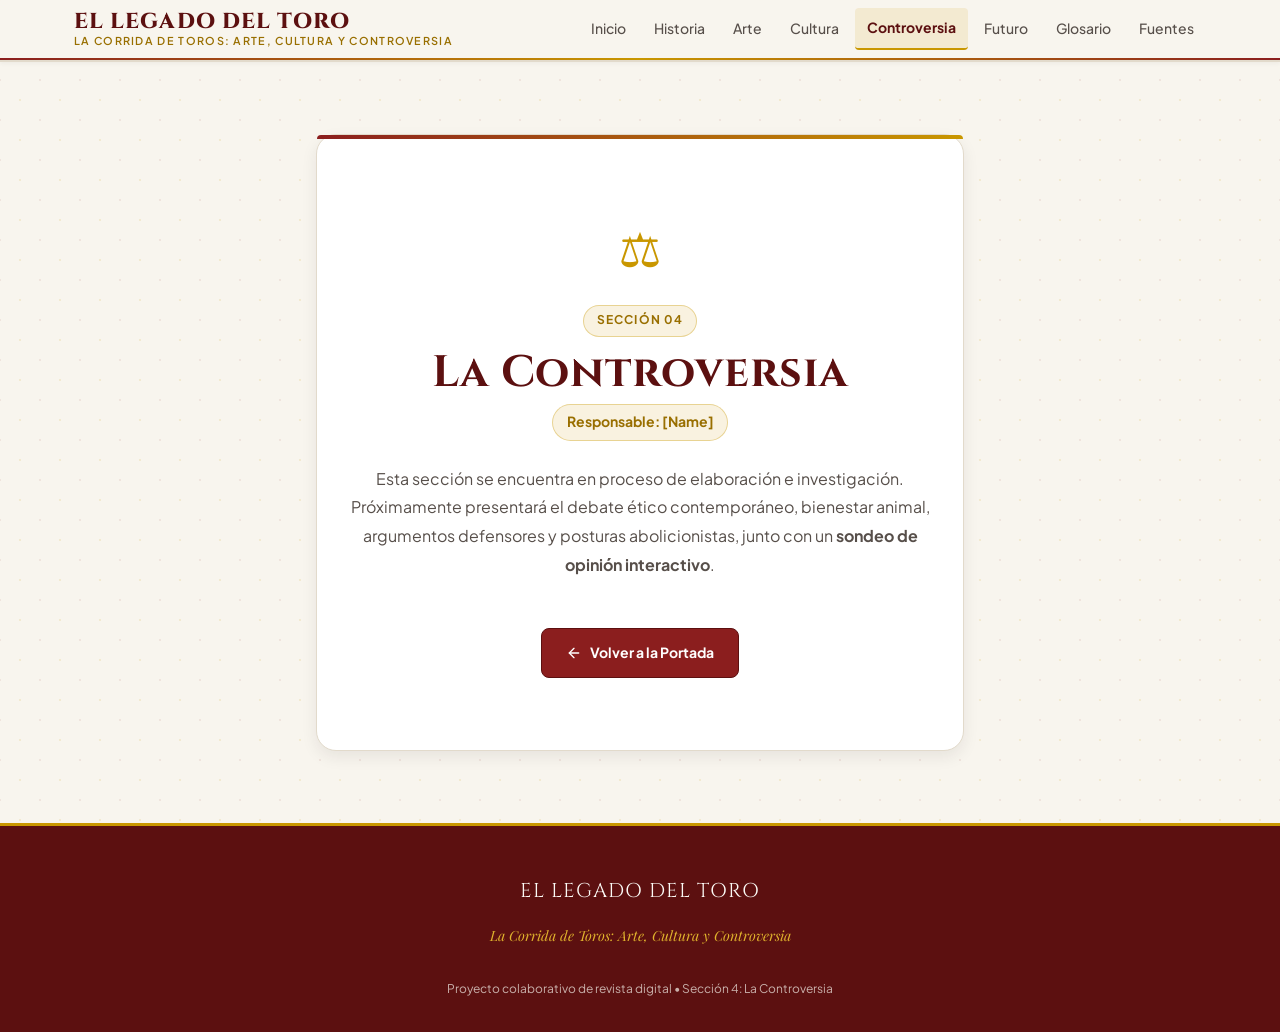
==== sections/controversia/index.html @ b4656eda "Rebrand to El Legado del Toro and add 5-block landing page" ====
<!DOCTYPE html>
<html lang="es">
<head>
  <meta charset="UTF-8">
  <meta name="viewport" content="width=device-width, initial-scale=1.0">
  <meta name="description" content="Sección 4: La Controversia - En construcción. Revista digital El Legado del Toro.">
  <title>La Controversia (En Construcción) | El Legado del Toro</title>

  <!-- Estilos compartidos -->
  <link rel="stylesheet" href="../../css/shared.css">

  <!-- Script de navegación -->
  <script src="../../js/nav.js" defer></script>
</head>
<body>

  <!-- Contenedor de la barra de navegación compartida -->
  <div id="site-nav-container"></div>

  <main id="main-content">
    <div class="site-container">
      <div class="construction-container">
        <div class="construction-card">
          <div class="construction-icon" aria-hidden="true">⚖️</div>
          <span class="badge badge-gold" style="margin-bottom: var(--space-sm);">Sección 04</span>
          <h1 class="construction-title">La Controversia</h1>
          <div class="construction-owner">Responsable: [Name]</div>
          <p class="construction-desc">
            Esta sección se encuentra en proceso de elaboración e investigación. Próximamente presentará el debate ético contemporáneo, bienestar animal, argumentos defensores y posturas abolicionistas, junto con un <strong>sondeo de opinión interactivo</strong>.
          </p>
          <a href="../../index.html" class="btn btn-primary" id="back-home-btn">
            <svg width="16" height="16" viewBox="0 0 24 24" fill="none" stroke="currentColor" stroke-width="2" stroke-linecap="round" stroke-linejoin="round" aria-hidden="true">
              <line x1="19" y1="12" x2="5" y2="12"></line>
              <polyline points="12 19 5 12 12 5"></polyline>
            </svg>
            Volver a la Portada
          </a>
        </div>
      </div>
    </div>
  </main>

  <footer class="site-footer" id="site-footer">
    <div class="site-container">
      <div class="footer-content">
        <div class="footer-brand">El Legado del Toro</div>
        <p class="footer-subtitle">La Corrida de Toros: Arte, Cultura y Controversia</p>
        <p class="footer-copy">
          Proyecto colaborativo de revista digital • Sección 4: La Controversia
        </p>
      </div>
    </div>
  </footer>

</body>
</html>
---- css/shared.css ----
/* ==========================================================================
   EL LEGADO DEL TORO - SHARED DESIGN SYSTEM
   Archivo: css/shared.css
   Estilos base compartidos y variables globales para la revista digital.
   ========================================================================== */

@import url('https://fonts.googleapis.com/css2?family=Cinzel:wght@600;700;800;900&family=Playfair+Display:ital,wght@0,500;0,600;0,700;0,900;1,400;1,600&family=Plus+Jakarta+Sans:ital,wght@0,300;0,400;0,500;0,600;0,700;1,400&display=swap');

:root {
  /* --- PALETA DE COLOR PRINCIPAL --- */
  /* Rojo profundo (Primary) */
  --color-primary: #8B1E1E;
  --color-primary-dark: #5C1010;
  --color-primary-light: #B83232;
  --color-primary-subtle: rgba(139, 30, 30, 0.08);

  /* Dorado / Albero (Gold Accent) */
  --color-gold: #C99700;
  --color-gold-light: #E0B32D;
  --color-gold-dark: #996F00;
  --color-gold-subtle: rgba(201, 151, 0, 0.12);

  /* Arena / Fondo cálido (Sand Background) */
  --color-bg-sand: #F8F5EE;
  --color-bg-sand-light: #FCFAF6;
  --color-bg-sand-muted: #EFE9DD;
  --color-surface: #FFFFFF;
  --color-surface-elevated: #FFFDF9;

  /* Neutros y texto */
  --color-text-primary: #231F20;
  --color-text-secondary: #574F4A;
  --color-text-muted: #7E746D;
  --color-border: #E2DACB;
  --color-border-subtle: rgba(226, 218, 203, 0.6);
  --color-border-gold: rgba(201, 151, 0, 0.35);

  /* --- TIPOGRAFÍA --- */
  --font-serif-display: 'Cinzel', 'Playfair Display', Georgia, serif;
  --font-serif-heading: 'Playfair Display', Georgia, serif;
  --font-sans-body: 'Plus Jakarta Sans', system-ui, -apple-system, 'Segoe UI', Roboto, sans-serif;

  /* Escala de texto */
  --text-xs: 0.75rem;    /* 12px */
  --text-sm: 0.875rem;   /* 14px */
  --text-base: 1rem;     /* 16px */
  --text-lg: 1.125rem;   /* 18px */
  --text-xl: 1.25rem;    /* 20px */
  --text-2xl: 1.5rem;    /* 24px */
  --text-3xl: 1.875rem;  /* 30px */
  --text-4xl: 2.25rem;   /* 36px */
  --text-5xl: 3rem;      /* 48px */

  /* --- ESPACIADO Y LAYOUT --- */
  --space-xs: 0.25rem;
  --space-sm: 0.5rem;
  --space-md: 1rem;
  --space-lg: 1.5rem;
  --space-xl: 2rem;
  --space-2xl: 3rem;
  --space-3xl: 4.5rem;

  --max-width-content: 1180px;
  --max-width-reading: 780px;

  /* --- BORDES Y SOMBRAS --- */
  --radius-sm: 4px;
  --radius-md: 8px;
  --radius-lg: 14px;
  --radius-xl: 20px;
  --radius-full: 9999px;

  --shadow-sm: 0 2px 4px rgba(35, 31, 32, 0.04);
  --shadow-md: 0 6px 16px rgba(35, 31, 32, 0.08);
  --shadow-lg: 0 14px 34px rgba(35, 31, 32, 0.12);
  --shadow-gold: 0 8px 24px rgba(201, 151, 0, 0.22);
  --shadow-card-hover: 0 18px 36px rgba(139, 30, 30, 0.14);

  /* Transiciones */
  --transition-fast: 0.18s ease;
  --transition-normal: 0.28s cubic-bezier(0.16, 1, 0.3, 1);
}

/* ==========================================================================
   RESET & ESTILOS BASE
   ========================================================================== */

*, *::before, *::after {
  box-sizing: border-box;
  margin: 0;
  padding: 0;
}

html {
  font-size: 16px;
  scroll-behavior: smooth;
  -webkit-text-size-adjust: 100%;
}

body {
  font-family: var(--font-sans-body);
  font-size: var(--text-base);
  line-height: 1.7;
  color: var(--color-text-primary);
  background-color: var(--color-bg-sand);
  background-image: 
    radial-gradient(var(--color-gold-subtle) 0.75px, transparent 0.75px),
    radial-gradient(var(--color-primary-subtle) 0.75px, var(--color-bg-sand) 0.75px);
  background-size: 40px 40px;
  background-position: 0 0, 20px 20px;
  min-height: 100vh;
  display: flex;
  flex-direction: column;
}

/* Selección de texto */
::selection {
  background-color: var(--color-gold);
  color: var(--color-surface);
}

/* Enlaces */
a {
  color: var(--color-primary);
  text-decoration: none;
  transition: color var(--transition-fast), border-color var(--transition-fast);
}

a:hover {
  color: var(--color-primary-dark);
}

/* Tipografía de encabezados */
h1, h2, h3, h4, h5, h6 {
  font-family: var(--font-serif-heading);
  color: var(--color-primary-dark);
  line-height: 1.25;
  font-weight: 700;
  letter-spacing: -0.01em;
}

h1 {
  font-family: var(--font-serif-display);
  font-size: clamp(2.2rem, 5vw, 3.5rem);
  letter-spacing: 0.02em;
}

h2 {
  font-size: clamp(1.75rem, 3.5vw, 2.35rem);
  margin-bottom: var(--space-md);
  position: relative;
}

h3 {
  font-size: var(--text-2xl);
  margin-bottom: var(--space-sm);
}

p {
  margin-bottom: var(--space-md);
  color: var(--color-text-secondary);
}

p:last-child {
  margin-bottom: 0;
}

/* ==========================================================================
   LAYOUT Y CONTENEDORES
   ========================================================================== */

.site-container {
  width: 100%;
  max-width: var(--max-width-content);
  margin-left: auto;
  margin-right: auto;
  padding-left: var(--space-lg);
  padding-right: var(--space-lg);
}

.reading-container {
  width: 100%;
  max-width: var(--max-width-reading);
  margin-left: auto;
  margin-right: auto;
}

main {
  flex: 1 0 auto;
}

/* ==========================================================================
   BARRA DE NAVEGACIÓN (SHARED NAVBAR)
   ========================================================================== */

.site-header {
  position: sticky;
  top: 0;
  z-index: 1000;
  background-color: rgba(248, 245, 238, 0.96);
  backdrop-filter: blur(12px);
  -webkit-backdrop-filter: blur(12px);
  border-bottom: 2px solid var(--color-border);
  box-shadow: var(--shadow-sm);
  transition: background-color var(--transition-normal);
}

.site-header::after {
  content: '';
  display: block;
  height: 2px;
  background: linear-gradient(90deg, var(--color-primary) 0%, var(--color-gold) 50%, var(--color-primary) 100%);
  width: 100%;
}

.site-nav {
  display: flex;
  align-items: center;
  justify-content: space-between;
  padding-top: var(--space-sm);
  padding-bottom: var(--space-sm);
  gap: var(--space-md);
}

.nav-brand {
  display: flex;
  flex-direction: column;
  text-decoration: none;
  line-height: 1.15;
}

.nav-brand-title {
  font-family: var(--font-serif-display);
  font-size: clamp(1.1rem, 2vw, 1.35rem);
  font-weight: 800;
  color: var(--color-primary-dark);
  letter-spacing: 0.05em;
  text-transform: uppercase;
}

.nav-brand-subtitle {
  font-size: 0.68rem;
  color: var(--color-gold-dark);
  text-transform: uppercase;
  letter-spacing: 0.12em;
  font-weight: 600;
}

.nav-toggle {
  display: none;
  background: transparent;
  border: 1px solid var(--color-border);
  border-radius: var(--radius-sm);
  padding: 0.5rem 0.65rem;
  color: var(--color-primary-dark);
  cursor: pointer;
  font-size: 1.25rem;
  transition: all var(--transition-fast);
}

.nav-toggle:hover,
.nav-toggle:focus-visible {
  background-color: var(--color-gold-subtle);
  border-color: var(--color-gold);
  outline: none;
}

.nav-menu-wrapper {
  display: flex;
  align-items: center;
}

.nav-menu {
  display: flex;
  list-style: none;
  align-items: center;
  gap: 0.25rem;
}

.nav-item {
  position: relative;
}

.nav-link {
  display: block;
  padding: 0.5rem 0.75rem;
  font-size: var(--text-sm);
  font-weight: 500;
  color: var(--color-text-secondary);
  border-radius: var(--radius-sm);
  transition: all var(--transition-fast);
  white-space: nowrap;
}

.nav-link:hover {
  color: var(--color-primary);
  background-color: var(--color-primary-subtle);
}

.nav-link.active {
  color: var(--color-primary-dark);
  font-weight: 700;
  background-color: var(--color-gold-subtle);
  border-bottom: 2px solid var(--color-gold);
}

/* ==========================================================================
   LANDING PAGE: HERO SECTION (STRIKING HERO)
   ========================================================================== */

.landing-hero {
  padding: var(--space-3xl) 0 var(--space-2xl);
  text-align: center;
  position: relative;
}

.hero-ornament {
  display: flex;
  align-items: center;
  justify-content: center;
  gap: var(--space-sm);
  margin-bottom: var(--space-md);
}

.hero-ornament-line {
  width: 48px;
  height: 1px;
  background-color: var(--color-gold);
}

.hero-crest {
  font-size: 1.4rem;
  color: var(--color-gold);
}

.hero-title {
  font-family: var(--font-serif-display);
  font-size: clamp(2.5rem, 6vw, 4.25rem);
  font-weight: 900;
  color: var(--color-primary-dark);
  letter-spacing: 0.04em;
  text-transform: uppercase;
  margin-bottom: var(--space-sm);
  line-height: 1.1;
  text-shadow: 0 2px 4px rgba(139, 30, 30, 0.08);
}

.hero-subtitle {
  font-family: var(--font-serif-heading);
  font-size: clamp(1.2rem, 2.5vw, 1.75rem);
  font-style: italic;
  color: var(--color-gold-dark);
  margin-bottom: var(--space-lg);
  letter-spacing: 0.01em;
}

.hero-welcome {
  max-width: 720px;
  margin: 0 auto;
  font-size: clamp(1rem, 1.8vw, 1.18rem);
  color: var(--color-text-secondary);
  line-height: 1.8;
}

.hero-divider {
  display: flex;
  align-items: center;
  justify-content: center;
  margin: var(--space-2xl) auto 0;
  max-width: 280px;
}

.hero-divider::before,
.hero-divider::after {
  content: '';
  flex: 1;
  height: 1px;
  background: linear-gradient(to right, transparent, var(--color-border-gold), transparent);
}

/* ==========================================================================
   LANDING PAGE: 5 BLOQUES DE MIEMBROS (DATA-DRIVEN MEMBERS GRID)
   ========================================================================== */

.members-section {
  padding: var(--space-2xl) 0 var(--space-3xl);
}

.members-header {
  text-align: center;
  margin-bottom: var(--space-2xl);
}

.members-section-label {
  font-size: var(--text-xs);
  text-transform: uppercase;
  letter-spacing: 0.16em;
  color: var(--color-gold-dark);
  font-weight: 700;
  display: block;
  margin-bottom: var(--space-xs);
}

.members-section-title {
  font-size: clamp(1.8rem, 3.5vw, 2.5rem);
  color: var(--color-primary-dark);
}

.members-grid {
  display: grid;
  grid-template-columns: repeat(auto-fit, minmax(320px, 1fr));
  gap: var(--space-xl);
}

/* Estilo de cada bloque grande clickeable */
.member-block {
  display: flex;
  flex-direction: column;
  background-color: var(--color-surface);
  border: 1px solid var(--color-border);
  border-radius: var(--radius-lg);
  padding: var(--space-xl);
  text-decoration: none;
  color: inherit;
  box-shadow: var(--shadow-sm);
  position: relative;
  overflow: hidden;
  transition: transform var(--transition-normal), box-shadow var(--transition-normal), border-color var(--transition-normal);
  cursor: pointer;
}

.member-block::before {
  content: '';
  position: absolute;
  top: 0;
  left: 0;
  right: 0;
  height: 4px;
  background: linear-gradient(90deg, var(--color-primary) 0%, var(--color-gold) 100%);
  opacity: 0.6;
  transition: opacity var(--transition-fast), height var(--transition-fast);
}

/* Animaciones Hover y Focus */
.member-block:hover {
  transform: translateY(-8px);
  border-color: var(--color-gold);
  box-shadow: var(--shadow-card-hover), var(--shadow-gold);
  background-color: var(--color-surface-elevated);
}

.member-block:hover::before {
  opacity: 1;
  height: 6px;
}

.member-block:focus-visible {
  outline: 3px solid var(--color-gold);
  outline-offset: 4px;
  transform: translateY(-4px);
  box-shadow: var(--shadow-md), var(--shadow-gold);
}

/* Encabezado del bloque */
.member-block-top {
  display: flex;
  align-items: center;
  justify-content: space-between;
  margin-bottom: var(--space-md);
}

.member-block-num {
  font-family: var(--font-serif-display);
  font-size: var(--text-sm);
  font-weight: 700;
  color: var(--color-gold-dark);
  letter-spacing: 0.1em;
  text-transform: uppercase;
}

.member-block-author {
  font-size: var(--text-xs);
  font-weight: 700;
  color: var(--color-primary-dark);
  background-color: var(--color-primary-subtle);
  padding: 0.25rem 0.65rem;
  border-radius: var(--radius-full);
  border: 1px solid rgba(139, 30, 30, 0.15);
  letter-spacing: 0.03em;
}

/* Título de la sección */
.member-block-title {
  font-family: var(--font-serif-heading);
  font-size: var(--text-2xl);
  color: var(--color-primary-dark);
  margin-bottom: var(--space-sm);
  transition: color var(--transition-fast);
}

.member-block:hover .member-block-title {
  color: var(--color-primary);
}

/* Descripción de una línea */
.member-block-desc {
  font-size: var(--text-sm);
  color: var(--color-text-secondary);
  line-height: 1.6;
  margin-bottom: var(--space-lg);
  flex-grow: 1;
}

/* Pie del bloque: Funcionalidad interactiva y flecha */
.member-block-footer {
  display: flex;
  align-items: center;
  justify-content: space-between;
  border-top: 1px solid var(--color-border-subtle);
  padding-top: var(--space-md);
  margin-top: auto;
}

.member-block-feature {
  display: inline-flex;
  align-items: center;
  gap: 0.4rem;
  font-size: var(--text-xs);
  font-weight: 600;
  color: var(--color-gold-dark);
  background-color: var(--color-gold-subtle);
  padding: 0.3rem 0.65rem;
  border-radius: var(--radius-md);
  border: 1px solid var(--color-border-gold);
}

.member-block-cta {
  font-size: var(--text-xs);
  font-weight: 700;
  color: var(--color-primary);
  display: inline-flex;
  align-items: center;
  gap: 0.25rem;
  text-transform: uppercase;
  letter-spacing: 0.05em;
  transition: transform var(--transition-fast);
}

.member-block:hover .member-block-cta {
  transform: translateX(4px);
  color: var(--color-primary-dark);
}

/* ==========================================================================
   BOTONES Y ELEMENTOS DE ACCIÓN
   ========================================================================== */

.btn {
  display: inline-flex;
  align-items: center;
  justify-content: center;
  gap: 0.5rem;
  padding: 0.75rem 1.5rem;
  font-size: var(--text-sm);
  font-weight: 700;
  border-radius: var(--radius-md);
  text-decoration: none;
  cursor: pointer;
  transition: all var(--transition-fast);
  border: 1px solid transparent;
  font-family: var(--font-sans-body);
}

.btn-primary {
  background-color: var(--color-primary);
  color: var(--color-surface);
  border-color: var(--color-primary-dark);
}

.btn-primary:hover {
  background-color: var(--color-primary-dark);
  color: var(--color-surface);
  box-shadow: var(--shadow-md);
}

.btn-outline {
  background-color: transparent;
  color: var(--color-primary-dark);
  border-color: var(--color-border);
}

.btn-outline:hover {
  border-color: var(--color-gold);
  background-color: var(--color-gold-subtle);
}

/* ==========================================================================
   PÁGINAS PLACEHOLDER: EN CONSTRUCCIÓN
   ========================================================================== */

.construction-container {
  padding: var(--space-3xl) var(--space-md);
  text-align: center;
  max-width: 680px;
  margin: 0 auto;
}

.construction-card {
  background-color: var(--color-surface);
  border: 1px solid var(--color-border);
  border-radius: var(--radius-xl);
  padding: var(--space-3xl) var(--space-xl);
  box-shadow: var(--shadow-md);
  position: relative;
}

.construction-card::before {
  content: '';
  position: absolute;
  top: 0;
  left: 0;
  right: 0;
  height: 4px;
  background: linear-gradient(90deg, var(--color-primary) 0%, var(--color-gold) 100%);
  border-radius: var(--radius-xl) var(--radius-xl) 0 0;
}

.construction-icon {
  font-size: 3rem;
  color: var(--color-gold);
  margin-bottom: var(--space-md);
}

.construction-title {
  font-family: var(--font-serif-display);
  font-size: clamp(2rem, 4vw, 2.75rem);
  color: var(--color-primary-dark);
  margin-bottom: var(--space-xs);
}

.construction-owner {
  display: inline-block;
  font-size: var(--text-sm);
  font-weight: 700;
  color: var(--color-gold-dark);
  background-color: var(--color-gold-subtle);
  padding: 0.35rem 0.85rem;
  border-radius: var(--radius-full);
  border: 1px solid var(--color-border-gold);
  margin-bottom: var(--space-lg);
}

.construction-desc {
  font-size: var(--text-base);
  color: var(--color-text-secondary);
  line-height: 1.8;
  margin-bottom: var(--space-2xl);
}

/* ==========================================================================
   COMPONENTES COMPARTIDOS: BADGES, BYLINE, REFLEXIÓN, PLACEHOLDERS
   ========================================================================== */

.badge {
  display: inline-block;
  padding: 0.3rem 0.8rem;
  font-size: var(--text-xs);
  font-weight: 700;
  letter-spacing: 0.1em;
  text-transform: uppercase;
  border-radius: var(--radius-full);
  background-color: var(--color-primary-subtle);
  color: var(--color-primary-dark);
  border: 1px solid rgba(139, 30, 30, 0.2);
}

.badge-gold {
  background-color: var(--color-gold-subtle);
  color: var(--color-gold-dark);
  border-color: var(--color-border-gold);
}

.card {
  background-color: var(--color-surface);
  border: 1px solid var(--color-border);
  border-radius: var(--radius-md);
  padding: var(--space-xl);
  box-shadow: var(--shadow-sm);
  transition: box-shadow var(--transition-normal), transform var(--transition-normal);
}

.card:hover {
  box-shadow: var(--shadow-md);
}

.byline-container {
  display: flex;
  align-items: center;
  gap: var(--space-md);
  padding: var(--space-md) 0;
  border-top: 1px solid var(--color-border);
  border-bottom: 1px solid var(--color-border);
  margin-top: var(--space-lg);
  margin-bottom: var(--space-xl);
}

.byline-avatar {
  width: 44px;
  height: 44px;
  border-radius: var(--radius-full);
  background: linear-gradient(135deg, var(--color-primary) 0%, var(--color-gold) 100%);
  display: flex;
  align-items: center;
  justify-content: center;
  color: var(--color-surface);
  font-weight: 700;
  font-size: var(--text-sm);
  box-shadow: var(--shadow-sm);
  flex-shrink: 0;
}

.byline-info {
  display: flex;
  flex-direction: column;
}

.byline-author {
  font-weight: 700;
  color: var(--color-primary-dark);
  font-size: var(--text-base);
}

.byline-role {
  font-size: var(--text-xs);
  color: var(--color-text-muted);
  text-transform: uppercase;
  letter-spacing: 0.05em;
}

.reflection-box {
  background: linear-gradient(to right, #FFFDF9, #FBF8F1);
  border-left: 5px solid var(--color-primary);
  border-top: 1px solid var(--color-border);
  border-right: 1px solid var(--color-border);
  border-bottom: 1px solid var(--color-border);
  border-radius: 0 var(--radius-md) var(--radius-md) 0;
  padding: var(--space-xl);
  position: relative;
  box-shadow: var(--shadow-sm);
  margin: var(--space-2xl) 0;
}

.reflection-box::before {
  content: '“';
  position: absolute;
  top: 10px;
  right: 25px;
  font-family: var(--font-serif-display);
  font-size: 5rem;
  line-height: 1;
  color: var(--color-gold-subtle);
  pointer-events: none;
}

.reflection-title {
  display: flex;
  align-items: center;
  gap: var(--space-sm);
  font-family: var(--font-serif-heading);
  font-size: var(--text-2xl);
  color: var(--color-primary-dark);
  margin-bottom: var(--space-md);
}

.reflection-title svg {
  color: var(--color-gold);
}

.placeholder-box {
  background-color: rgba(255, 255, 255, 0.65);
  border: 2px dashed var(--color-border);
  border-radius: var(--radius-md);
  padding: var(--space-2xl) var(--space-xl);
  text-align: center;
  margin: var(--space-xl) 0;
  position: relative;
  transition: border-color var(--transition-fast), background-color var(--transition-fast);
}

.placeholder-box:hover {
  border-color: var(--color-gold);
  background-color: rgba(255, 255, 255, 0.9);
}

.placeholder-icon {
  font-size: 2.25rem;
  color: var(--color-gold);
  margin-bottom: var(--space-sm);
}

.placeholder-title {
  font-family: var(--font-serif-heading);
  font-size: var(--text-xl);
  color: var(--color-primary-dark);
  margin-bottom: var(--space-xs);
}

.placeholder-desc {
  font-size: var(--text-sm);
  color: var(--color-text-muted);
  max-width: 580px;
  margin: 0 auto;
}

.references-section {
  background-color: var(--color-surface);
  border: 1px solid var(--color-border);
  border-radius: var(--radius-md);
  padding: var(--space-xl);
  margin: var(--space-2xl) 0;
}

.references-list {
  list-style: none;
  padding-left: 0;
  margin-top: var(--space-md);
}

.reference-item {
  padding: var(--space-sm) 0;
  border-bottom: 1px solid var(--color-border-subtle);
  font-size: var(--text-sm);
  color: var(--color-text-secondary);
  line-height: 1.5;
}

.reference-item:last-child {
  border-bottom: none;
}

/* ==========================================================================
   PIE DE PÁGINA (SHARED FOOTER)
   ========================================================================== */

.site-footer {
  margin-top: auto;
  background-color: var(--color-primary-dark);
  color: var(--color-bg-sand-light);
  border-top: 3px solid var(--color-gold);
  padding: var(--space-2xl) 0 var(--space-xl);
}

.footer-content {
  display: flex;
  flex-direction: column;
  gap: var(--space-md);
  text-align: center;
}

.footer-brand {
  font-family: var(--font-serif-display);
  font-size: var(--text-xl);
  color: var(--color-bg-sand-light);
  letter-spacing: 0.05em;
  text-transform: uppercase;
}

.footer-subtitle {
  font-family: var(--font-serif-heading);
  font-style: italic;
  font-size: var(--text-sm);
  color: var(--color-gold-light);
}

.footer-copy {
  font-size: var(--text-xs);
  color: rgba(248, 245, 238, 0.7);
}

/* ==========================================================================
   RESPONSIVIDAD Y BREAKPOINTS
   ========================================================================== */

@media (max-width: 960px) {
  .nav-toggle {
    display: block;
  }

  .nav-menu-wrapper {
    display: none;
    position: absolute;
    top: 100%;
    left: 0;
    right: 0;
    background-color: var(--color-bg-sand-light);
    border-bottom: 2px solid var(--color-gold);
    box-shadow: var(--shadow-lg);
    padding: var(--space-md);
  }

  .nav-menu-wrapper.is-open {
    display: block;
  }

  .nav-menu {
    flex-direction: column;
    align-items: stretch;
    gap: var(--space-xs);
  }

  .nav-link {
    padding: 0.75rem 1rem;
    font-size: var(--text-base);
  }
}

@media (max-width: 768px) {
  .members-grid {
    grid-template-columns: 1fr;
  }
}
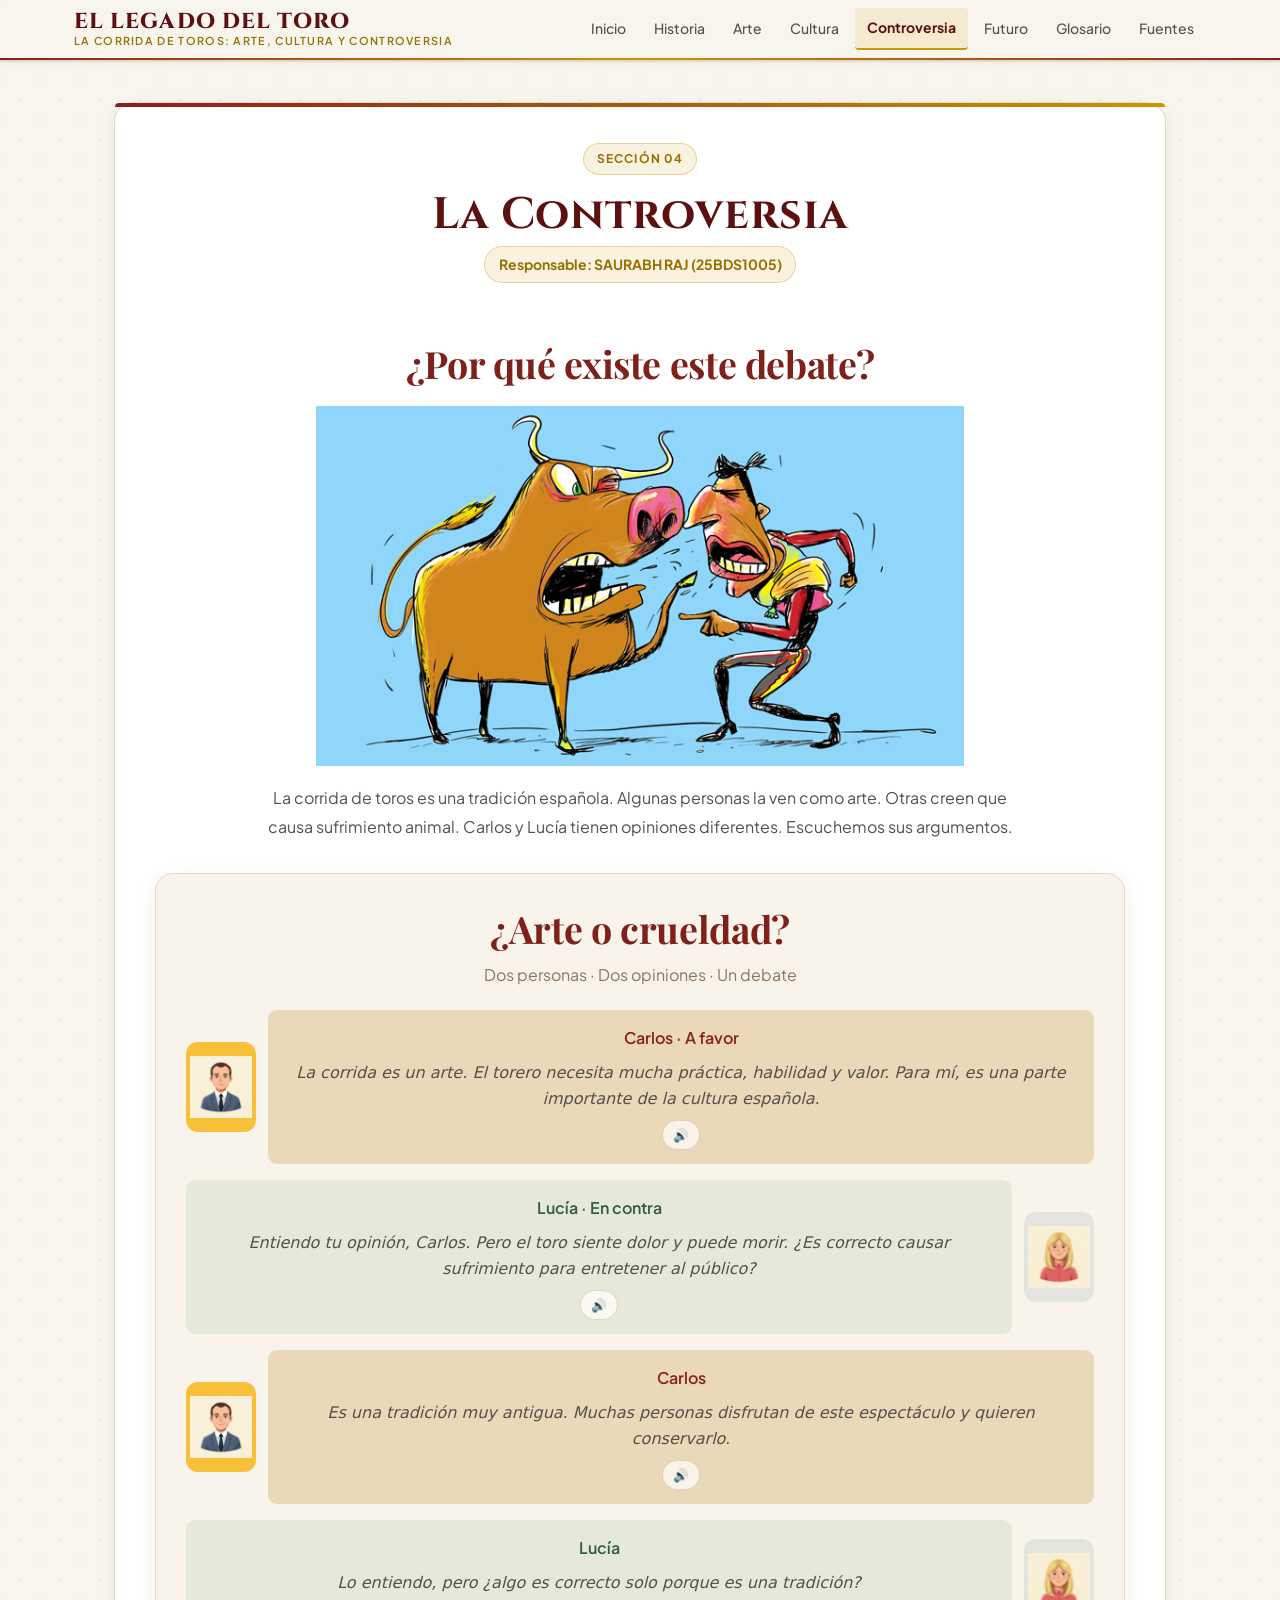
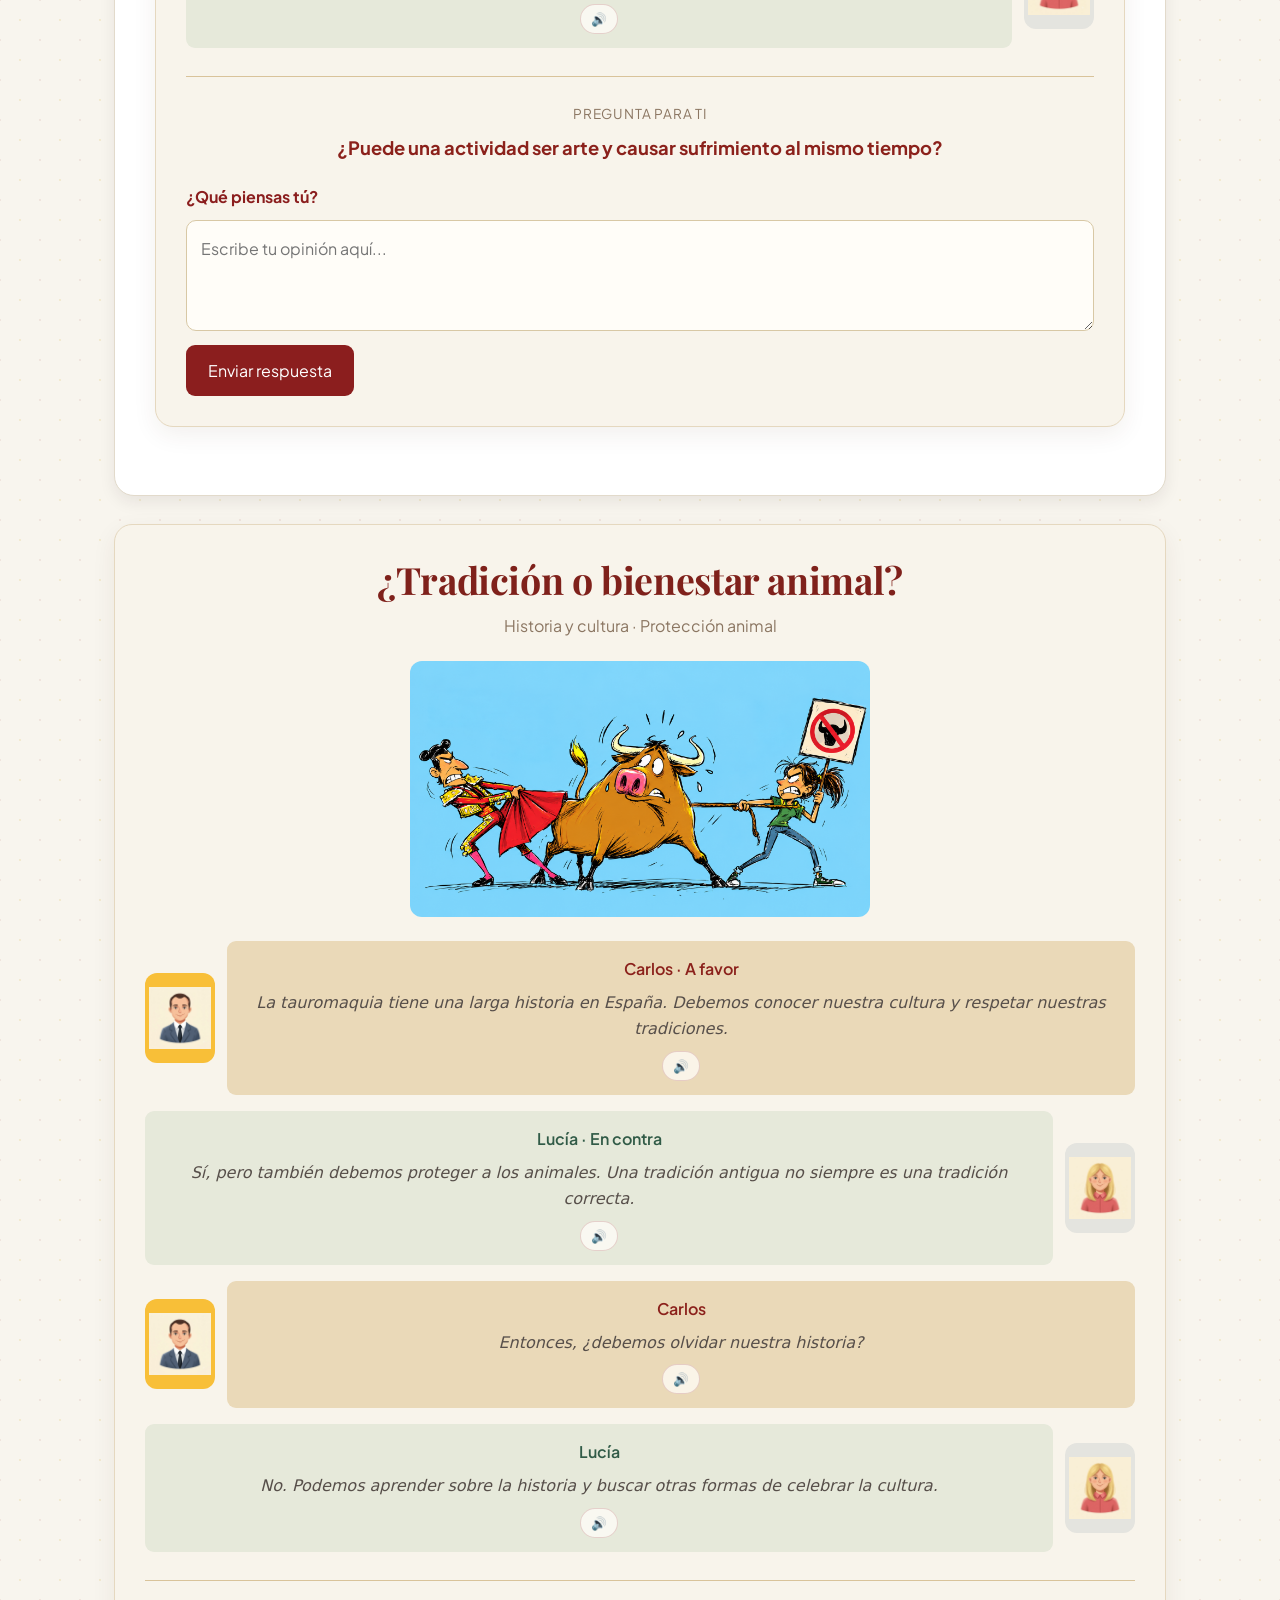
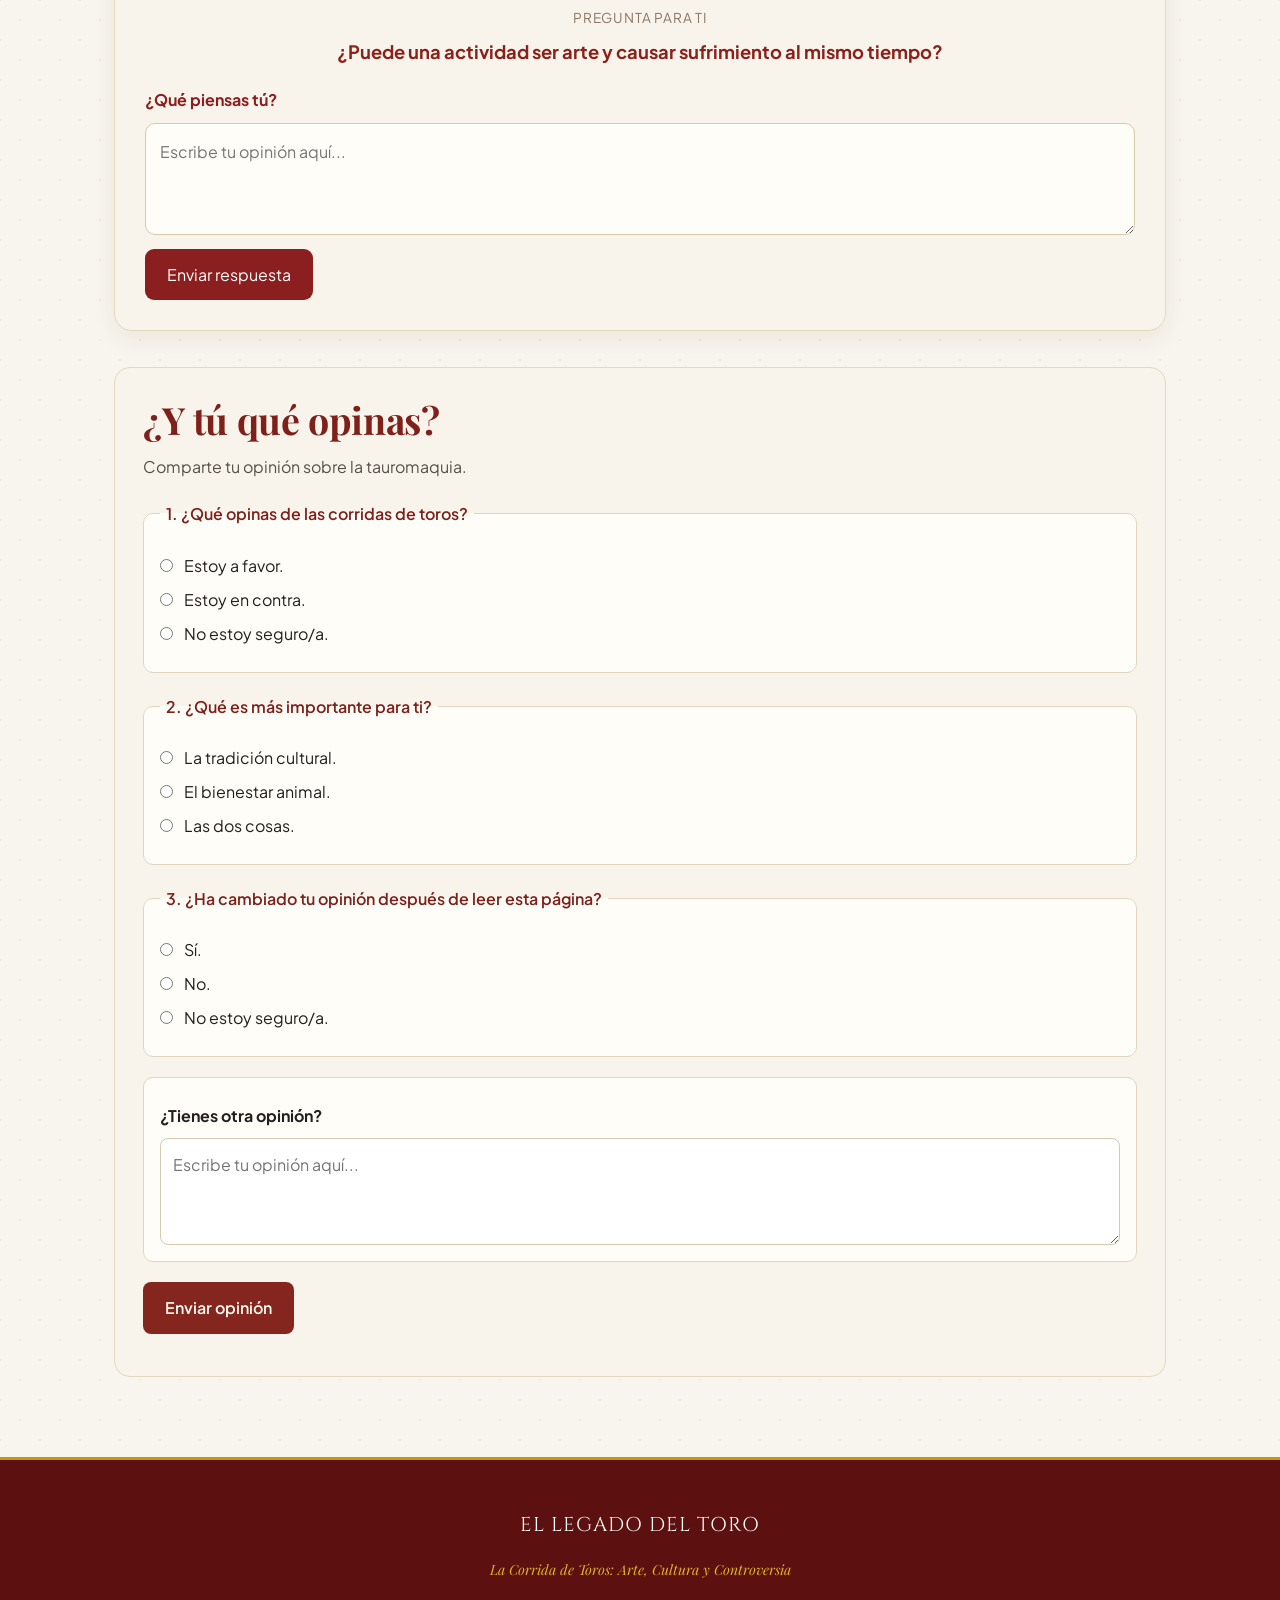
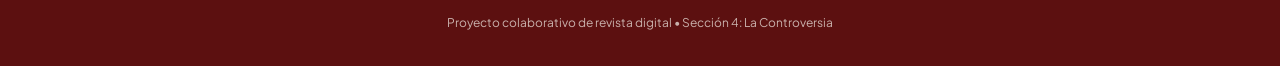
==== commit 6d7c7f80: "Improve controversy page with dialogue audio" ====
--- a/sections/controversia/index.html
+++ b/sections/controversia/index.html
@@ -1,50 +1,357 @@
 <!DOCTYPE html>
 <html lang="es">
+
 <head>
   <meta charset="UTF-8">
   <meta name="viewport" content="width=device-width, initial-scale=1.0">
-  <meta name="description" content="Sección 4: La Controversia - En construcción. Revista digital El Legado del Toro.">
-  <title>La Controversia (En Construcción) | El Legado del Toro</title>
+  <meta name="description" content="La Controversia: un debate sobre la tauromaquia, la cultura y el bienestar animal.">
+  <title>La Controversia | El Legado del Toro</title>
 
   <!-- Estilos compartidos -->
   <link rel="stylesheet" href="../../css/shared.css">
 
-  <!-- Script de navegación -->
+  <!-- Estilos de controversia -->
+  <link rel="stylesheet" href="../../css/controversia.css">
+
+  <!-- Scripts -->
   <script src="../../js/nav.js" defer></script>
+  <script src="../../js/controversia.js" defer></script>
 </head>
+
 <body>
 
-  <!-- Contenedor de la barra de navegación compartida -->
+  <!-- Navegación compartida -->
   <div id="site-nav-container"></div>
 
   <main id="main-content">
     <div class="site-container">
       <div class="construction-container">
-        <div class="construction-card">
-          <div class="construction-icon" aria-hidden="true">⚖️</div>
-          <span class="badge badge-gold" style="margin-bottom: var(--space-sm);">Sección 04</span>
+        <div class="construction-card controversia-page">
+
+          <span class="badge badge-gold controversia-section-badge">
+            Sección 04
+          </span>
+
           <h1 class="construction-title">La Controversia</h1>
-          <div class="construction-owner">Responsable: [Name]</div>
-          <p class="construction-desc">
-            Esta sección se encuentra en proceso de elaboración e investigación. Próximamente presentará el debate ético contemporáneo, bienestar animal, argumentos defensores y posturas abolicionistas, junto con un <strong>sondeo de opinión interactivo</strong>.
+
+          <div class="construction-owner">
+            Responsable: SAURABH RAJ (25BDS1005)
+          </div>
+
+          <!-- Introducción -->
+          <section class="controversia-intro">
+            <h2>¿Por qué existe este debate?</h2>
+
+            <img src="intro.webp" alt="Introducción a la controversia de la tauromaquia"
+              class="controversia-intro-image">
+
+            <p class="construction-desc">
+              La corrida de toros es una tradición española.
+              Algunas personas la ven como arte.
+              Otras creen que causa sufrimiento animal.
+              Carlos y Lucía tienen opiniones diferentes.
+              Escuchemos sus argumentos.
+            </p>
+          </section>
+
+          <!-- Debate 1 -->
+          <section class="controversia-debate">
+
+            <h2>¿Arte o crueldad?</h2>
+
+            <p class="controversia-subtitle">
+              Dos personas · Dos opiniones · Un debate
+            </p>
+
+            <!-- Carlos -->
+            <div class="controversia-dialogue controversia-carlos">
+              <img src="carlos.png" alt="Ilustración del debate taurino"
+                class="controversia-avatar controversia-avatar-carlos">
+
+              <div class="controversia-bubble">
+                <strong>Carlos · A favor</strong>
+                <p>
+                  La corrida es un arte. El torero necesita mucha práctica,
+                  habilidad y valor. Para mí, es una parte importante de
+                  la cultura española.
+                </p>
+              </div>
+            </div>
+
+            <!-- Lucía -->
+            <div class="controversia-dialogue controversia-lucia">
+              <div class="controversia-bubble">
+                <strong>Lucía · En contra</strong>
+                <p>
+                  Entiendo tu opinión, Carlos. Pero el toro siente dolor
+                  y puede morir. ¿Es correcto causar sufrimiento para
+                  entretener al público?
+                </p>
+              </div>
+
+              <img src="lucia.png" alt="Ilustración sobre el bienestar animal"
+                class="controversia-avatar controversia-avatar-lucia">
+            </div>
+
+            <!-- Carlos -->
+            <div class="controversia-dialogue controversia-carlos">
+              <img src="carlos.png" alt="Carlos defendiendo la tradición"
+                class="controversia-avatar controversia-avatar-carlos">
+
+              <div class="controversia-bubble">
+                <strong>Carlos</strong>
+                <p>
+                  Es una tradición muy antigua. Muchas personas disfrutan
+                  de este espectáculo y quieren conservarlo.
+                </p>
+              </div>
+            </div>
+
+            <!-- Lucía -->
+            <div class="controversia-dialogue controversia-lucia">
+              <div class="controversia-bubble">
+                <strong>Lucía</strong>
+                <p>
+                  Lo entiendo, pero ¿algo es correcto solo porque
+                  es una tradición?
+                </p>
+              </div>
+
+              <img src="lucia.png" alt="Lucía reflexionando sobre la tauromaquia"
+                class="controversia-avatar controversia-avatar-lucia">
+            </div>
+
+
+            <div class="controversia-question">
+              <span class="controversia-question-label">
+                Pregunta para ti
+              </span>
+
+              <p>
+                ¿Puede una actividad ser arte y causar sufrimiento
+                al mismo tiempo?
+              </p>
+
+              <div class="controversia-answer-box">
+                <label for="controversia-debate-answer">
+                  <strong>¿Qué piensas tú?</strong>
+                </label>
+
+                <textarea id="controversia-debate-answer" rows="3" maxlength="300"
+                  placeholder="Escribe tu opinión aquí..."></textarea>
+
+                <button type="button" class="controversia-answer-button">
+                  Enviar respuesta
+                </button>
+
+                <p class="controversia-answer-message" role="status" aria-live="polite"></p>
+              </div>
+            </div>
+
+
+
+        </div>
+
+        </section>
+
+        <!-- Debate 2 -->
+        <section class="controversia-debate">
+
+          <h2>¿Tradición o bienestar animal?</h2>
+
+          <p class="controversia-subtitle">
+            Historia y cultura · Protección animal
           </p>
-          <a href="../../index.html" class="btn btn-primary" id="back-home-btn">
-            <svg width="16" height="16" viewBox="0 0 24 24" fill="none" stroke="currentColor" stroke-width="2" stroke-linecap="round" stroke-linejoin="round" aria-hidden="true">
-              <line x1="19" y1="12" x2="5" y2="12"></line>
-              <polyline points="12 19 5 12 12 5"></polyline>
-            </svg>
-            Volver a la Portada
-          </a>
-        </div>
+
+          <img src="contro.png" alt="Ilustración sobre la tradición taurina y el bienestar animal"
+            class="controversia-topic-image">
+
+          <!-- Carlos -->
+          <div class="controversia-dialogue controversia-carlos">
+            <img src="carlos.png" alt="Carlos defendiendo las tradiciones"
+              class="controversia-avatar controversia-avatar-carlos">
+
+            <div class="controversia-bubble">
+              <strong>Carlos · A favor</strong>
+              <p>
+                La tauromaquia tiene una larga historia en España.
+                Debemos conocer nuestra cultura y respetar
+                nuestras tradiciones.
+              </p>
+            </div>
+          </div>
+
+          <!-- Lucía -->
+          <div class="controversia-dialogue controversia-lucia">
+            <div class="controversia-bubble">
+              <strong>Lucía · En contra</strong>
+              <p>
+                Sí, pero también debemos proteger a los animales.
+                Una tradición antigua no siempre es una tradición correcta.
+              </p>
+            </div>
+
+            <img src="lucia.png" alt="Lucía defendiendo el bienestar animal"
+              class="controversia-avatar controversia-avatar-lucia">
+          </div>
+
+          <!-- Carlos -->
+          <div class="controversia-dialogue controversia-carlos">
+            <img src="carlos.png" alt="Carlos haciendo una pregunta"
+              class="controversia-avatar controversia-avatar-carlos">
+
+            <div class="controversia-bubble">
+              <strong>Carlos</strong>
+              <p>
+                Entonces, ¿debemos olvidar nuestra historia?
+              </p>
+            </div>
+          </div>
+
+          <!-- Lucía -->
+          <div class="controversia-dialogue controversia-lucia">
+            <div class="controversia-bubble">
+              <strong>Lucía</strong>
+              <p>
+                No. Podemos aprender sobre la historia y buscar otras
+                formas de celebrar la cultura.
+              </p>
+            </div>
+
+            <img src="lucia.png" alt="Lucía proponiendo otras formas de celebrar la cultura"
+              class="controversia-avatar controversia-avatar-lucia">
+          </div>
+
+
+          <div class="controversia-question">
+            <span class="controversia-question-label">
+              Pregunta para ti
+            </span>
+
+            <p>
+              ¿Puede una actividad ser arte y causar sufrimiento
+              al mismo tiempo?
+            </p>
+
+            <div class="controversia-answer-box">
+              <label for="controversia-debate-answer">
+                <strong>¿Qué piensas tú?</strong>
+              </label>
+
+              <textarea id="controversia-debate-answer" rows="3" maxlength="300"
+                placeholder="Escribe tu opinión aquí..."></textarea>
+
+              <button type="button" class="controversia-answer-button">
+                Enviar respuesta
+              </button>
+
+              <p class="controversia-answer-message" role="status" aria-live="polite"></p>
+            </div>
+          </div>
+
+
+        </section>
+
+        <!-- Feedback: formulario original conservado -->
+        <section class="controversia-feedback" id="controversia-feedback">
+
+          <h2>¿Y tú qué opinas?</h2>
+          <p>Comparte tu opinión sobre la tauromaquia.</p>
+
+          <form id="controversia-feedback-form">
+
+            <fieldset class="controversia-feedback-group">
+              <legend>1. ¿Qué opinas de las corridas de toros?</legend>
+
+              <label>
+                <input type="radio" name="controversia-opinion" value="A favor" required>
+                Estoy a favor.
+              </label>
+
+              <label>
+                <input type="radio" name="controversia-opinion" value="En contra">
+                Estoy en contra.
+              </label>
+
+              <label>
+                <input type="radio" name="controversia-opinion" value="No estoy seguro">
+                No estoy seguro/a.
+              </label>
+            </fieldset>
+
+            <fieldset class="controversia-feedback-group">
+              <legend>2. ¿Qué es más importante para ti?</legend>
+
+              <label>
+                <input type="radio" name="controversia-prioridad" value="Tradición cultural" required>
+                La tradición cultural.
+              </label>
+
+              <label>
+                <input type="radio" name="controversia-prioridad" value="Bienestar animal">
+                El bienestar animal.
+              </label>
+
+              <label>
+                <input type="radio" name="controversia-prioridad" value="Ambos">
+                Las dos cosas.
+              </label>
+            </fieldset>
+
+            <fieldset class="controversia-feedback-group">
+              <legend>
+                3. ¿Ha cambiado tu opinión después de leer esta página?
+              </legend>
+
+              <label>
+                <input type="radio" name="controversia-cambio" value="Sí" required>
+                Sí.
+              </label>
+
+              <label>
+                <input type="radio" name="controversia-cambio" value="No">
+                No.
+              </label>
+
+              <label>
+                <input type="radio" name="controversia-cambio" value="No estoy seguro">
+                No estoy seguro/a.
+              </label>
+            </fieldset>
+
+            <div class="controversia-feedback-group">
+              <label for="controversia-other-opinion">
+                <strong>¿Tienes otra opinión?</strong>
+              </label>
+
+              <textarea id="controversia-other-opinion" name="controversia-other-opinion" rows="3" maxlength="300"
+                placeholder="Escribe tu opinión aquí..."
+                style="width: 100%; margin-top: 10px; padding: 12px; resize: vertical;"></textarea>
+            </div>
+
+            <button type="submit" class="controversia-feedback-button">
+              Enviar opinión
+            </button>
+
+            <p id="controversia-feedback-message" class="controversia-feedback-message" role="status"
+              aria-live="polite"></p>
+
+          </form>
+        </section>
+
       </div>
     </div>
+    </div>
   </main>
 
+  <!-- Footer compartido -->
   <footer class="site-footer" id="site-footer">
     <div class="site-container">
       <div class="footer-content">
         <div class="footer-brand">El Legado del Toro</div>
-        <p class="footer-subtitle">La Corrida de Toros: Arte, Cultura y Controversia</p>
+        <p class="footer-subtitle">
+          La Corrida de Toros: Arte, Cultura y Controversia
+        </p>
         <p class="footer-copy">
           Proyecto colaborativo de revista digital • Sección 4: La Controversia
         </p>
@@ -53,4 +360,5 @@
   </footer>
 
 </body>
-</html>
+
+</html>
--- a/css/controversia.css
+++ b/css/controversia.css
@@ -0,0 +1,519 @@
+.controversia-feedback {
+    margin: 40px 0;
+    padding: 28px;
+    background: var(--color-bg-sand, #F8F5EE);
+    border: 1px solid #d8c8a5;
+    border-radius: 14px;
+}
+
+.controversia-feedback h2 {
+    color: var(--color-primary, #8B1E1E);
+    margin-bottom: 10px;
+}
+
+.controversia-feedback-group {
+    margin: 24px 0;
+    padding: 18px;
+    border: 1px solid #d8c8a5;
+    border-radius: 10px;
+}
+
+.controversia-feedback-group legend {
+    font-weight: bold;
+    padding: 0 6px;
+}
+
+.controversia-feedback-group label {
+    display: flex;
+    align-items: center;
+    gap: 10px;
+    margin: 12px 0;
+    cursor: pointer;
+}
+
+.controversia-feedback-group input {
+    accent-color: var(--color-primary, #8B1E1E);
+}
+
+.controversia-feedback-button {
+    padding: 12px 22px;
+    background: var(--color-primary, #8B1E1E);
+    color: white;
+    border: none;
+    border-radius: 8px;
+    cursor: pointer;
+    font: inherit;
+}
+
+.controversia-feedback-button:hover {
+    opacity: 0.9;
+}
+
+.controversia-feedback-button:focus-visible,
+.controversia-feedback-group input:focus-visible {
+    outline: 3px solid var(--color-gold, #C99700);
+    outline-offset: 3px;
+}
+
+.controversia-feedback-message {
+    margin-top: 16px;
+    font-weight: bold;
+}
+
+@media (max-width: 600px) {
+    .controversia-feedback {
+        padding: 16px;
+    }
+}
+
+/* Fix: left-align feedback questions and radio options */
+
+.controversia-feedback {
+    text-align: left;
+}
+
+.controversia-feedback-group {
+    text-align: left;
+}
+
+.controversia-feedback-group legend {
+    text-align: left;
+}
+
+.controversia-feedback-group label {
+    display: flex;
+    justify-content: flex-start;
+    align-items: center;
+    width: 100%;
+    text-align: left;
+    gap: 10px;
+    margin: 12px 0;
+}
+
+.controversia-feedback-group input[type="radio"] {
+    flex: 0 0 auto;
+    margin: 0;
+}
+
+.controversia-feedback-group textarea {
+    display: block;
+    width: 100%;
+    box-sizing: border-box;
+}
+
+.controversia-feedback-button {
+    display: block;
+    margin-left: 0;
+    margin-right: auto;
+}
+
+.controversia-feedback-message {
+    text-align: left;
+}
+
+
+.controversia-answer-box {
+    margin-top: 20px;
+    text-align: left;
+    height: 7%;
+}
+
+.controversia-answer-box label {
+    display: block;
+    margin-bottom: 10px;
+    color: var(--color-primary, #8B1E1E);
+}
+
+.controversia-answer-box textarea {
+    display: block;
+    width: 100%;
+    box-sizing: border-box;
+    padding: 14px;
+    border: 1px solid #d8c8a5;
+    border-radius: 10px;
+    background: #fffdf8;
+    font: inherit;
+    resize: vertical;
+}
+
+.controversia-answer-box textarea:focus {
+    outline: 2px solid var(--color-gold, #C99700);
+    outline-offset: 2px;
+}
+
+
+/* =========================================
+   CONTROVERSIA — DEBATE DESIGN
+   All custom selectors use controversia-
+   ========================================= */
+
+.controversia-page {
+    width: 100%;
+    max-width: 1000px;
+    margin-inline: auto;
+    box-sizing: border-box;
+}
+
+.controversia-section-badge {
+    display: inline-block;
+    margin-bottom: 12px;
+}
+
+.controversia-intro {
+    margin: 32px 0;
+    text-align: center;
+}
+
+.controversia-intro h2,
+.controversia-debate h2 {
+    color: #7f211b;
+    line-height: 1.3;
+}
+
+.controversia-intro-image {
+    display: block;
+    width: min(100%, 620px);
+    max-height: 360px;
+    object-fit: cover;
+    margin: 18px auto;
+    border-radius: 14px;
+}
+
+.controversia-intro .construction-desc {
+    max-width: 760px;
+    margin: 16px auto;
+    line-height: 1.8;
+}
+
+.controversia-debate {
+    width: 100%;
+    box-sizing: border-box;
+    margin: 28px auto;
+    padding: clamp(16px, 3vw, 30px);
+    background: #f8f4eb;
+    border: 1px solid #e5d8bf;
+    border-radius: 18px;
+    box-shadow: 0 8px 24px rgba(70, 40, 20, 0.07);
+}
+
+.controversia-debate h2 {
+    margin-top: 0;
+    margin-bottom: 8px;
+}
+
+.controversia-subtitle {
+    color: #8b7662;
+    margin: 0 0 22px;
+}
+
+.controversia-topic-image {
+    display: block;
+    width: min(100%, 460px);
+    max-height: 280px;
+    object-fit: contain;
+    margin: 18px auto 24px;
+    border-radius: 12px;
+}
+
+.controversia-dialogue {
+    display: flex;
+    align-items: center;
+    gap: 12px;
+    margin: 16px 0;
+}
+
+.controversia-avatar {
+    display: block;
+    width: 70px;
+    height: 90px;
+    flex: 0 0 70px;
+    object-fit: contain;
+    border-radius: 12px;
+    padding: 4px;
+    box-sizing: border-box;
+}
+
+.controversia-avatar-carlos {
+    background: #f8bf38;
+}
+
+.controversia-avatar-lucia {
+    background: #e4e4df;
+}
+
+.controversia-bubble {
+    flex: 1;
+    min-width: 0;
+    padding: 14px 16px;
+    border-radius: 9px;
+    background: #ead9b8;
+    color: #34291f;
+    box-sizing: border-box;
+}
+
+.controversia-lucia .controversia-bubble {
+    background: #e6e9da;
+}
+
+.controversia-bubble strong {
+    display: block;
+    margin-bottom: 8px;
+    color: #8b211b;
+    font-weight: 600;
+}
+
+.controversia-lucia .controversia-bubble strong {
+    color: #315b47;
+}
+
+.controversia-bubble p {
+    margin: 0;
+    line-height: 1.65;
+    font-size: 1rem;
+    font-style: italic;
+}
+
+.controversia-question {
+    margin-top: 28px;
+    padding-top: 22px;
+    border-top: 1px solid #d9c39a;
+    text-align: center;
+}
+
+.controversia-question-label {
+    display: inline-block;
+    margin-bottom: 8px;
+    color: #8b7662;
+    font-size: 0.85rem;
+    text-transform: uppercase;
+    letter-spacing: 0.06em;
+}
+
+.controversia-question p {
+    margin: 0;
+    color: #8b211b;
+    font-size: 1.15rem;
+    line-height: 1.6;
+    font-weight: 700;
+}
+
+/* Feedback form */
+#controversia-feedback {
+    margin-top: 36px;
+    padding: clamp(16px, 3vw, 28px);
+    background: #f8f4eb;
+    border: 1px solid #e5d8bf;
+    border-radius: 16px;
+    box-sizing: border-box;
+}
+
+#controversia-feedback h2 {
+    color: #7f211b;
+}
+
+.controversia-feedback-group {
+    min-width: 0;
+    margin: 20px 0;
+    padding: 16px;
+    border: 1px solid #e2d5bf;
+    border-radius: 10px;
+    background: #fffdf8;
+}
+
+.controversia-feedback-group legend {
+    padding: 0 6px;
+    color: #7f211b;
+    font-weight: 600;
+}
+
+.controversia-feedback-group label {
+    display: block;
+    margin: 10px 0;
+    line-height: 1.5;
+}
+
+.controversia-feedback-group input[type="radio"] {
+    margin-right: 8px;
+    accent-color: #8b211b;
+}
+
+.controversia-feedback-group textarea {
+    display: block;
+    max-width: 100%;
+    box-sizing: border-box;
+    border: 1px solid #d8c8ad;
+    border-radius: 8px;
+    font: inherit;
+}
+
+.controversia-feedback-button {
+    padding: 12px 22px;
+    border: 0;
+    border-radius: 8px;
+    background: #84251e;
+    color: #fffaf0;
+    font: inherit;
+    font-weight: 600;
+    cursor: pointer;
+    transition: background 0.2s ease, transform 0.2s ease;
+}
+
+.controversia-feedback-button:hover {
+    background: #651b16;
+    transform: translateY(-1px);
+}
+
+.controversia-feedback-message {
+    margin-top: 14px;
+    color: #315b47;
+    font-weight: 600;
+}
+
+/* Mobile layout */
+@media (max-width: 520px) {
+    .controversia-dialogue {
+        gap: 8px;
+        margin: 14px 0;
+    }
+
+    .controversia-avatar {
+        width: 48px;
+        height: 68px;
+        flex-basis: 48px;
+    }
+
+    .controversia-bubble {
+        padding: 11px;
+    }
+
+    .controversia-bubble p {
+        font-size: 0.92rem;
+    }
+
+    .controversia-question p {
+        font-size: 1rem;
+    }
+}
+
+
+/* Widen only the Controversia page */
+
+#main-content .construction-container {
+    width: 100%;
+    max-width: 1100px;
+    padding: 40px 24px;
+    margin: 0 auto;
+}
+
+#main-content .construction-card.controversia-page {
+    width: 100%;
+    max-width: none;
+    padding: 40px;
+    box-sizing: border-box;
+}
+
+/* Keep the debate cards comfortably readable */
+.controversia-debate,
+#controversia-feedback {
+    width: 100%;
+    max-width: none;
+    box-sizing: border-box;
+}
+
+/* Make intro image responsive */
+.controversia-intro-image {
+    width: 100%;
+    max-width: 700px;
+    height: auto;
+    object-fit: contain;
+}
+
+/* Tablet and mobile */
+@media (max-width: 768px) {
+    #main-content .construction-container {
+        padding: 24px 12px;
+    }
+
+    #main-content .construction-card.controversia-page {
+        padding: 20px 14px;
+    }
+}
+
+
+
+
+/* Minimal audio button */
+.controversia-audio-button {
+    display: inline-flex;
+    align-items: center;
+    justify-content: center;
+    gap: 6px;
+    margin-top: 8px;
+    padding: 6px 10px;
+    border: 1px solid rgba(139, 30, 30, 0.18);
+    border-radius: 999px;
+    background: rgba(255, 253, 249, 0.75);
+    color: #7f211b;
+    font-family: inherit;
+    font-size: 0.78rem;
+    cursor: pointer;
+    transition: background 0.2s ease, border-color 0.2s ease;
+}
+
+.controversia-audio-button:hover {
+    background: #fffaf0;
+    border-color: #C99700;
+}
+
+.controversia-audio-button:focus-visible {
+    outline: 2px solid #C99700;
+    outline-offset: 2px;
+}
+
+.controversia-audio-button:disabled {
+    opacity: 0.65;
+    cursor: wait;
+}
+
+.controversia-answer-button {
+    display: block;
+    margin-top: 12px;
+    padding: 10px 18px;
+    background: var(--color-primary, #8B1E1E);
+    color: white;
+    border: none;
+    border-radius: 8px;
+    font: inherit;
+    cursor: pointer;
+}
+
+.controversia-answer-button:hover {
+    opacity: 0.9;
+}
+
+.controversia-answer-button:focus-visible {
+    outline: 3px solid var(--color-gold, #C99700);
+    outline-offset: 3px;
+}
+
+.controversia-answer-button {
+    display: block;
+    margin-top: 14px;
+    padding: 12px 22px;
+    border: none;
+    border-radius: 9px;
+    background: #8B1E1E;
+    color: white;
+    font: inherit;
+    cursor: pointer;
+}
+
+.controversia-answer-button:hover {
+    background: #701717;
+}
+
+.controversia-answer-message {
+    margin-top: 10px;
+    color: #315b47;
+    font-weight: 600;
+}
